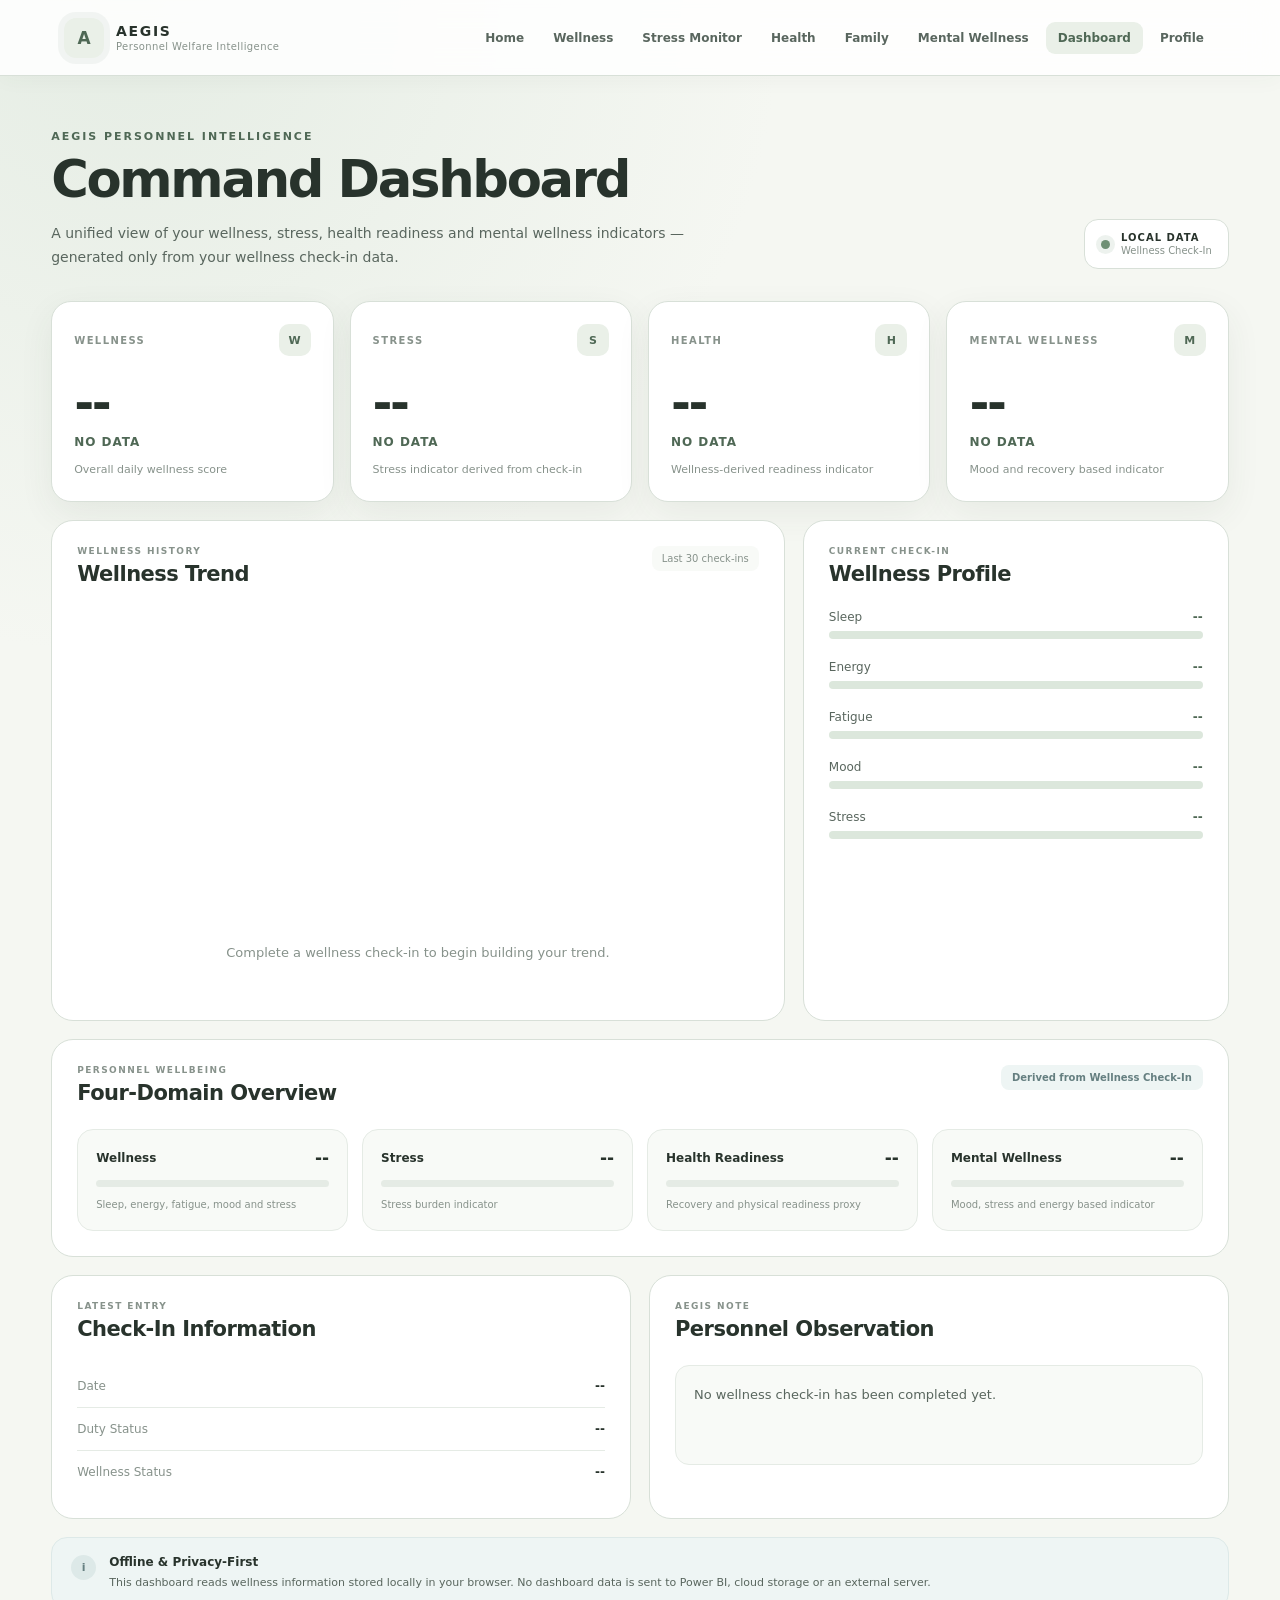
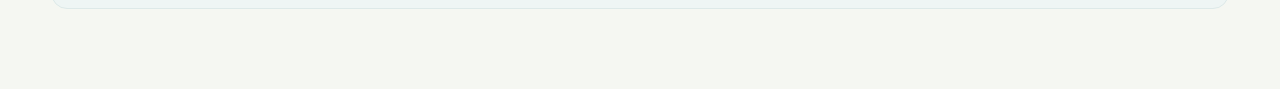
==== dashboard.html @ 4e07eee7 "Add files via upload" ====
<!DOCTYPE html>
<html lang="en">
<head>
    <meta charset="UTF-8">
    <meta name="viewport" content="width=device-width, initial-scale=1.0">

    <title>AEGIS | Command Dashboard</title>

    <link rel="stylesheet" href="theme.css">
    <link rel="stylesheet" href="dashboard.css">
</head>

<body>

<!-- =========================================================
     HEADER
========================================================= -->

<header class="site-header">

    <div class="brand">
        <div class="brand-mark">A</div>

        <div>
            <div class="brand-name">AEGIS</div>
            <div class="brand-subtitle">Personnel Welfare Intelligence</div>
        </div>
    </div>

    <nav class="main-nav">

        <a href="index.html">Home</a>

        <a href="wellness.html">Wellness</a>

        <a href="stress.html">Stress Monitor</a>

        <a href="health.html">Health</a>

        <a href="family.html">Family</a>

        <a href="mental.html">Mental Wellness</a>

        <a href="dashboard.html" class="active">Dashboard</a>

        <a href="profile.html">Profile</a>

    </nav>

</header>


<!-- =========================================================
     PAGE
========================================================= -->

<main class="dashboard-page">

    <!-- PAGE INTRO -->

    <section class="dashboard-intro">

        <div>

            <div class="eyebrow">
                AEGIS PERSONNEL INTELLIGENCE
            </div>

            <h1>
                Command Dashboard
            </h1>

            <p>
                A unified view of your wellness, stress, health readiness
                and mental wellness indicators — generated only from your
                wellness check-in data.
            </p>

        </div>

        <div class="data-source-badge">

            <span class="source-dot"></span>

            <div>
                <strong>LOCAL DATA</strong>
                <small>Wellness Check-In</small>
            </div>

        </div>

    </section>


    <!-- =====================================================
         TOP METRIC CARDS
    ====================================================== -->

    <section class="metric-grid">

        <!-- WELLNESS -->

        <article class="metric-card wellness-card">

            <div class="metric-top">

                <span class="metric-label">
                    WELLNESS
                </span>

                <span class="metric-icon">
                    W
                </span>

            </div>

            <div class="metric-value" id="wellnessScore">
                --
            </div>

            <div class="metric-status" id="wellnessStatus">
                No data
            </div>

            <div class="metric-description">
                Overall daily wellness score
            </div>

        </article>


        <!-- STRESS -->

        <article class="metric-card stress-card">

            <div class="metric-top">

                <span class="metric-label">
                    STRESS
                </span>

                <span class="metric-icon">
                    S
                </span>

            </div>

            <div class="metric-value" id="stressScore">
                --
            </div>

            <div class="metric-status" id="stressStatus">
                No data
            </div>

            <div class="metric-description">
                Stress indicator derived from check-in
            </div>

        </article>


        <!-- HEALTH -->

        <article class="metric-card health-card">

            <div class="metric-top">

                <span class="metric-label">
                    HEALTH
                </span>

                <span class="metric-icon">
                    H
                </span>

            </div>

            <div class="metric-value" id="healthScore">
                --
            </div>

            <div class="metric-status" id="healthStatus">
                No data
            </div>

            <div class="metric-description">
                Wellness-derived readiness indicator
            </div>

        </article>


        <!-- MENTAL -->

        <article class="metric-card mental-card">

            <div class="metric-top">

                <span class="metric-label">
                    MENTAL WELLNESS
                </span>

                <span class="metric-icon">
                    M
                </span>

            </div>

            <div class="metric-value" id="mentalScore">
                --
            </div>

            <div class="metric-status" id="mentalStatus">
                No data
            </div>

            <div class="metric-description">
                Mood and recovery based indicator
            </div>

        </article>

    </section>


    <!-- =====================================================
         MAIN ANALYTICS AREA
    ====================================================== -->

    <section class="analytics-grid">


        <!-- TREND -->

        <article class="dashboard-panel trend-panel">

            <div class="panel-heading">

                <div>

                    <span class="panel-eyebrow">
                        WELLNESS HISTORY
                    </span>

                    <h2>
                        Wellness Trend
                    </h2>

                </div>

                <div class="trend-period">
                    Last 30 check-ins
                </div>

            </div>


            <div class="chart-wrapper">

                <svg
                    id="wellnessChart"
                    viewBox="0 0 900 300"
                    preserveAspectRatio="none"
                    aria-label="Wellness trend chart">
                </svg>

            </div>


            <div
                id="chartEmpty"
                class="chart-empty">
                Complete a wellness check-in to begin building your trend.
            </div>

        </article>


        <!-- CURRENT WELLNESS -->

        <article class="dashboard-panel current-panel">

            <div class="panel-heading">

                <div>

                    <span class="panel-eyebrow">
                        CURRENT CHECK-IN
                    </span>

                    <h2>
                        Wellness Profile
                    </h2>

                </div>

            </div>


            <div class="wellness-bars">

                <div class="bar-item">

                    <div class="bar-heading">

                        <span>Sleep</span>

                        <strong id="sleepValue">
                            --
                        </strong>

                    </div>

                    <div class="progress">
                        <span id="sleepBar"></span>
                    </div>

                </div>


                <div class="bar-item">

                    <div class="bar-heading">

                        <span>Energy</span>

                        <strong id="energyValue">
                            --
                        </strong>

                    </div>

                    <div class="progress">
                        <span id="energyBar"></span>
                    </div>

                </div>


                <div class="bar-item">

                    <div class="bar-heading">

                        <span>Fatigue</span>

                        <strong id="fatigueValue">
                            --
                        </strong>

                    </div>

                    <div class="progress reverse">
                        <span id="fatigueBar"></span>
                    </div>

                </div>


                <div class="bar-item">

                    <div class="bar-heading">

                        <span>Mood</span>

                        <strong id="moodValue">
                            --
                        </strong>

                    </div>

                    <div class="progress">
                        <span id="moodBar"></span>
                    </div>

                </div>


                <div class="bar-item">

                    <div class="bar-heading">

                        <span>Stress</span>

                        <strong id="checkStressValue">
                            --
                        </strong>

                    </div>

                    <div class="progress reverse">
                        <span id="stressBar"></span>
                    </div>

                </div>

            </div>

        </article>

    </section>


    <!-- =====================================================
         FOUR-DOMAIN OVERVIEW
    ====================================================== -->

    <section class="dashboard-panel overview-panel">

        <div class="panel-heading">

            <div>

                <span class="panel-eyebrow">
                    PERSONNEL WELLBEING
                </span>

                <h2>
                    Four-Domain Overview
                </h2>

            </div>

            <span class="derived-label">
                Derived from Wellness Check-In
            </span>

        </div>


        <div class="domain-grid">


            <div class="domain-card">

                <div class="domain-header">

                    <span>
                        Wellness
                    </span>

                    <strong id="overviewWellness">
                        --
                    </strong>

                </div>

                <div class="domain-track">
                    <span id="overviewWellnessBar"></span>
                </div>

                <small>
                    Sleep, energy, fatigue, mood and stress
                </small>

            </div>


            <div class="domain-card">

                <div class="domain-header">

                    <span>
                        Stress
                    </span>

                    <strong id="overviewStress">
                        --
                    </strong>

                </div>

                <div class="domain-track">
                    <span id="overviewStressBar"></span>
                </div>

                <small>
                    Stress burden indicator
                </small>

            </div>


            <div class="domain-card">

                <div class="domain-header">

                    <span>
                        Health Readiness
                    </span>

                    <strong id="overviewHealth">
                        --
                    </strong>

                </div>

                <div class="domain-track">
                    <span id="overviewHealthBar"></span>
                </div>

                <small>
                    Recovery and physical readiness proxy
                </small>

            </div>


            <div class="domain-card">

                <div class="domain-header">

                    <span>
                        Mental Wellness
                    </span>

                    <strong id="overviewMental">
                        --
                    </strong>

                </div>

                <div class="domain-track">
                    <span id="overviewMentalBar"></span>
                </div>

                <small>
                    Mood, stress and energy based indicator
                </small>

            </div>

        </div>

    </section>


    <!-- =====================================================
         LATEST CHECK-IN
    ====================================================== -->

    <section class="bottom-grid">


        <article class="dashboard-panel">

            <div class="panel-heading">

                <div>

                    <span class="panel-eyebrow">
                        LATEST ENTRY
                    </span>

                    <h2>
                        Check-In Information
                    </h2>

                </div>

            </div>


            <div class="info-list">

                <div>
                    <span>Date</span>
                    <strong id="checkDate">--</strong>
                </div>

                <div>
                    <span>Duty Status</span>
                    <strong id="dutyStatus">--</strong>
                </div>

                <div>
                    <span>Wellness Status</span>
                    <strong id="latestStatus">--</strong>
                </div>

            </div>

        </article>


        <article class="dashboard-panel">

            <div class="panel-heading">

                <div>

                    <span class="panel-eyebrow">
                        AEGIS NOTE
                    </span>

                    <h2>
                        Personnel Observation
                    </h2>

                </div>

            </div>


            <div class="observation-box">

                <p id="latestNote">
                    No observation was added during the latest check-in.
                </p>

            </div>

        </article>


    </section>


    <!-- =====================================================
         DATA NOTICE
    ====================================================== -->

    <section class="dashboard-notice">

        <div class="notice-icon">
            i
        </div>

        <div>

            <strong>
                Offline & Privacy-First
            </strong>

            <p>
                This dashboard reads wellness information stored locally
                in your browser. No dashboard data is sent to Power BI,
                cloud storage or an external server.
            </p>

        </div>

    </section>


</main>


<script src="dashboard.js"></script>

</body>
</html>
---- theme.css ----
/* ============================================================
   AEGIS — GLOBAL VISUAL THEME
   Relaxing / Premium / Wellness
   Warm Ivory + Sage + Mist Blue
   ============================================================ */


/* ------------------------------------------------------------
   MASTER COLORS
   ------------------------------------------------------------ */

:root {

    /* Main surfaces */
    --aegis-bg: #F5F7F2;
    --aegis-bg-soft: #EDF2EC;
    --aegis-surface: #FFFFFF;
    --aegis-surface-soft: #F8FAF7;

    /* Sage */
    --aegis-sage: #78927A;
    --aegis-sage-dark: #4F6855;
    --aegis-sage-light: #DCE7DC;
    --aegis-sage-pale: #EAF0E8;

    /* Mist blue */
    --aegis-blue: #AFC4C4;
    --aegis-blue-dark: #657F80;
    --aegis-blue-light: #DDE9E8;
    --aegis-blue-pale: #EEF5F4;

    /* Text */
    --aegis-text: #28332C;
    --aegis-text-soft: #59665E;
    --aegis-text-muted: #87928B;

    /* Borders */
    --aegis-border: #D8E0D8;
    --aegis-border-soft: #E5EBE5;

    /* Status */
    --aegis-success: #6F9075;
    --aegis-warning: #B69A68;
    --aegis-attention: #B98273;

    /* Shadows */
    --aegis-shadow:
        0 12px 35px rgba(56, 72, 61, 0.07);

    --aegis-shadow-large:
        0 25px 70px rgba(56, 72, 61, 0.10);
}


/* ------------------------------------------------------------
   GLOBAL BODY
   ------------------------------------------------------------ */

html {
    background: var(--aegis-bg) !important;
}

body {
    background:
        radial-gradient(
            circle at 10% 0%,
            rgba(220, 231, 220, 0.65),
            transparent 32%
        ) !important;

    background-color:
        var(--aegis-bg) !important;

    color:
        var(--aegis-text) !important;
}


/* ------------------------------------------------------------
   REMOVE HARSH DARK BACKGROUNDS
   ------------------------------------------------------------ */

main,
section,
article {
    color: var(--aegis-text);
}


/* ------------------------------------------------------------
   NAVIGATION / HEADER
   ------------------------------------------------------------ */

.navbar,
header {
    background:
        rgba(255, 255, 255, 0.86) !important;

    border-color:
        var(--aegis-border) !important;

    box-shadow:
        0 4px 20px rgba(56, 72, 61, 0.035);
}


/* ------------------------------------------------------------
   BRAND
   ------------------------------------------------------------ */

.brand-name,
.brand-title,
.logo-title {
    color:
        var(--aegis-text) !important;
}

.brand-subtitle,
.logo-subtitle {
    color:
        var(--aegis-text-muted) !important;
}

.brand-mark,
.logo-mark {
    color:
        var(--aegis-sage-dark) !important;

    background:
        var(--aegis-sage-pale) !important;

    border-color:
        var(--aegis-sage) !important;

    box-shadow:
        0 0 0 6px rgba(120, 146, 122, 0.08) !important;
}


/* ------------------------------------------------------------
   STATUS
   ------------------------------------------------------------ */

.system-status,
.status-text,
.status-label {
    color:
        var(--aegis-text-muted) !important;
}

.status-dot {
    background:
        var(--aegis-success) !important;

    box-shadow:
        0 0 0 5px rgba(111, 144, 117, 0.12) !important;
}


/* ------------------------------------------------------------
   EYEBROWS / LABELS
   ------------------------------------------------------------ */

.eyebrow,
.kicker,
.section-label,
.module-label {
    color:
        var(--aegis-sage-dark) !important;
}


/* ------------------------------------------------------------
   MAIN HEADINGS
   ------------------------------------------------------------ */

h1,
h2,
h3,
h4,
h5,
h6 {
    color:
        var(--aegis-text) !important;
}

h1 span,
h2 span,
.hero h1 span,
.section-heading h2 span {
    color:
        var(--aegis-sage-dark) !important;
}


/* ------------------------------------------------------------
   NORMAL TEXT
   ------------------------------------------------------------ */

p,
.description,
.hero-description {
    color:
        var(--aegis-text-soft) !important;
}


/* ------------------------------------------------------------
   BUTTONS
   ------------------------------------------------------------ */

.primary-btn,
.primary-button,
.btn-primary {
    color: #FFFFFF !important;

    background:
        linear-gradient(
            135deg,
            var(--aegis-sage-dark),
            var(--aegis-sage)
        ) !important;

    border-color:
        var(--aegis-sage-dark) !important;

    box-shadow:
        0 10px 25px rgba(79, 104, 85, 0.16) !important;
}

.primary-btn:hover,
.primary-button:hover,
.btn-primary:hover {
    background:
        var(--aegis-sage-dark) !important;
}


.secondary-btn,
.secondary-button,
.btn-secondary {
    color:
        var(--aegis-sage-dark) !important;

    background:
        var(--aegis-surface) !important;

    border-color:
        var(--aegis-border) !important;
}

.secondary-btn:hover,
.secondary-button:hover,
.btn-secondary:hover {
    background:
        var(--aegis-sage-pale) !important;

    border-color:
        var(--aegis-sage) !important;
}


/* ------------------------------------------------------------
   SECURITY / INFO STRIPS
   ------------------------------------------------------------ */

.security-line,
.system-bar,
.status-bar,
.info-bar {
    color:
        var(--aegis-text-muted) !important;

    border-color:
        var(--aegis-border) !important;
}


/* ------------------------------------------------------------
   CARDS
   ------------------------------------------------------------ */

.card,
.panel,
.module-card,
.metric-card,
.stat-card,
.result-card,
.info-card,
.wellness-card,
.health-card,
.family-card,
.mental-card,
.support-card,
.screening-card {
    color:
        var(--aegis-text) !important;

    background:
        rgba(255, 255, 255, 0.90) !important;

    border-color:
        var(--aegis-border) !important;

    box-shadow:
        var(--aegis-shadow) !important;
}


/* ------------------------------------------------------------
   CARD HOVER
   ------------------------------------------------------------ */

.card:hover,
.panel:hover,
.module-card:hover,
.metric-card:hover,
.stat-card:hover,
.info-card:hover {
    border-color:
        rgba(120, 146, 122, 0.45) !important;

    box-shadow:
        var(--aegis-shadow-large) !important;
}


/* ------------------------------------------------------------
   MODULE NUMBERS
   ------------------------------------------------------------ */

.module-number,
.number,
.card-number {
    color:
        var(--aegis-sage-dark) !important;
}


/* ------------------------------------------------------------
   ICON BOXES
   ------------------------------------------------------------ */

.module-icon,
.icon-box,
.icon,
.feature-icon {
    color:
        var(--aegis-sage-dark) !important;

    background:
        var(--aegis-sage-pale) !important;

    border-color:
        rgba(120, 146, 122, 0.25) !important;
}


/* ------------------------------------------------------------
   ARROWS / ACCENT ICONS
   ------------------------------------------------------------ */

.module-arrow,
.arrow,
.accent,
.gold,
.highlight {
    color:
        var(--aegis-sage-dark) !important;
}


/* ------------------------------------------------------------
   FORMS
   ------------------------------------------------------------ */

input,
textarea,
select {
    color:
        var(--aegis-text) !important;

    background:
        #FFFFFF !important;

    border-color:
        var(--aegis-border) !important;
}

input::placeholder,
textarea::placeholder {
    color:
        var(--aegis-text-muted) !important;
}

input:focus,
textarea:focus,
select:focus {
    border-color:
        var(--aegis-sage) !important;

    outline:
        3px solid
        rgba(120, 146, 122, 0.12) !important;
}


/* ------------------------------------------------------------
   RANGE SLIDERS
   ------------------------------------------------------------ */

input[type="range"] {
    accent-color:
        var(--aegis-sage) !important;
}


/* ------------------------------------------------------------
   CHECKBOX / RADIO
   ------------------------------------------------------------ */

input[type="checkbox"],
input[type="radio"] {
    accent-color:
        var(--aegis-sage) !important;
}


/* ------------------------------------------------------------
   TABS / FILTERS
   ------------------------------------------------------------ */

.tab,
.filter,
.option,
.choice {
    color:
        var(--aegis-text-soft) !important;

    background:
        var(--aegis-surface) !important;

    border-color:
        var(--aegis-border) !important;
}

.tab.active,
.filter.active,
.option.active,
.choice.active,
.selected {
    color:
        var(--aegis-sage-dark) !important;

    background:
        var(--aegis-sage-pale) !important;

    border-color:
        var(--aegis-sage) !important;
}


/* ------------------------------------------------------------
   STATUS COLORS
   ------------------------------------------------------------ */

.status-good,
.good,
.stable,
.ready,
.low {
    color:
        var(--aegis-success) !important;
}

.status-warning,
.warning,
.moderate,
.monitor {
    color:
        var(--aegis-warning) !important;
}

.status-danger,
.danger,
.elevated,
.attention {
    color:
        var(--aegis-attention) !important;
}


/* ------------------------------------------------------------
   PROGRESS / METERS
   ------------------------------------------------------------ */

.progress,
.progress-bar,
.meter {
    background:
        var(--aegis-sage-light) !important;
}

.progress-fill,
.meter-fill {
    background:
        var(--aegis-sage) !important;
}


/* ------------------------------------------------------------
   HEALTH / WELLNESS HIGHLIGHTS
   ------------------------------------------------------------ */

.health-highlight,
.wellness-highlight,
.recovery-highlight {
    background:
        var(--aegis-blue-pale) !important;

    border-color:
        rgba(111, 144, 145, 0.20) !important;
}

.health-highlight strong,
.wellness-highlight strong,
.recovery-highlight strong {
    color:
        var(--aegis-blue-dark) !important;
}


/* ------------------------------------------------------------
   MODALS
   ------------------------------------------------------------ */

.modal-overlay {
    background:
        rgba(39, 50, 43, 0.26) !important;
}

.modal {
    color:
        var(--aegis-text) !important;

    background:
        linear-gradient(
            145deg,
            #FFFFFF,
            #F5F8F4
        ) !important;

    border-color:
        var(--aegis-border) !important;

    box-shadow:
        var(--aegis-shadow-large) !important;
}

.close-btn {
    color:
        var(--aegis-text-soft) !important;

    background:
        #FFFFFF !important;

    border-color:
        var(--aegis-border) !important;
}

.close-btn:hover {
    color:
        var(--aegis-sage-dark) !important;

    background:
        var(--aegis-sage-pale) !important;

    border-color:
        var(--aegis-sage) !important;
}


/* ------------------------------------------------------------
   BRIEF / INFORMATION BOXES
   ------------------------------------------------------------ */

.brief-grid > div,
.info-box,
.privacy-box,
.notice-box {
    background:
        var(--aegis-surface-soft) !important;

    border-color:
        var(--aegis-border) !important;
}

.brief-grid strong {
    color:
        var(--aegis-sage-dark) !important;
}


/* ------------------------------------------------------------
   TABLES
   ------------------------------------------------------------ */

table {
    color:
        var(--aegis-text) !important;
}

th {
    color:
        var(--aegis-sage-dark) !important;

    background:
        var(--aegis-sage-pale) !important;
}

td {
    border-color:
        var(--aegis-border) !important;
}


/* ------------------------------------------------------------
   FOOTER
   ------------------------------------------------------------ */

footer {
    color:
        var(--aegis-text-muted) !important;

    background:
        rgba(255, 255, 255, 0.80) !important;

    border-color:
        var(--aegis-border) !important;
}

footer div:first-child {
    color:
        var(--aegis-text) !important;
}


/* ------------------------------------------------------------
   RADAR / DECORATIVE ELEMENTS
   ------------------------------------------------------------ */

.radar-ring {
    border-color:
        rgba(120, 146, 122, 0.25) !important;
}

.radar-cross {
    background:
        rgba(120, 146, 122, 0.16) !important;
}

.radar-center {
    background:
        rgba(255, 255, 255, 0.85) !important;

    border-color:
        rgba(120, 146, 122, 0.35) !important;
}

.center-dot,
.radar-point {
    background:
        var(--aegis-sage-dark) !important;
}

.visual-label {
    color:
        var(--aegis-text-muted) !important;
}


/* ------------------------------------------------------------
   BACKGROUND GRID
   ------------------------------------------------------------ */

.grid {
    opacity: 0.20 !important;

    background-image:
        linear-gradient(
            rgba(120, 146, 122, 0.055) 1px,
            transparent 1px
        ),
        linear-gradient(
            90deg,
            rgba(120, 146, 122, 0.055) 1px,
            transparent 1px
        ) !important;
}

.noise {
    opacity: 0.08 !important;
}


/* ------------------------------------------------------------
   FAMILY PAGE — UI ONLY
   Do NOT recolor SVG avatar artwork.
   ------------------------------------------------------------ */

.family-profile,
.family-selector,
.family-chat,
.chat-container,
.family-panel,
.avatar-panel {
    background:
        rgba(255, 255, 255, 0.92) !important;

    border-color:
        var(--aegis-border) !important;

    box-shadow:
        var(--aegis-shadow) !important;
}

.family-name,
.profile-name {
    color:
        var(--aegis-text) !important;
}

.family-role,
.profile-role {
    color:
        var(--aegis-text-muted) !important;
}


/* ------------------------------------------------------------
   CHAT
   ------------------------------------------------------------ */

.chat-message,
.message {
    color:
        var(--aegis-text-soft) !important;

    background:
        var(--aegis-surface-soft) !important;

    border-color:
        var(--aegis-border) !important;
}

.chat-message.user,
.message.user {
    color:
        #FFFFFF !important;

    background:
        var(--aegis-sage-dark) !important;

    border-color:
        var(--aegis-sage-dark) !important;
}


/* ------------------------------------------------------------
   JOURNAL
   ------------------------------------------------------------ */

.journal,
.journal-card,
.journal-entry {
    background:
        #FFFFFF !important;

    border-color:
        var(--aegis-border) !important;
}


/* ------------------------------------------------------------
   WELLNESS / MENTAL WELLNESS
   ------------------------------------------------------------ */

.breathing-card,
.journal-card,
.mood-card,
.support-card {
    background:
        rgba(255, 255, 255, 0.92) !important;

    border-color:
        var(--aegis-border) !important;
}


/* ------------------------------------------------------------
   BREATHING CIRCLE
   ------------------------------------------------------------ */

.breath-circle,
.breathing-circle {
    background:
        radial-gradient(
            circle,
            var(--aegis-blue-light),
            var(--aegis-sage-pale)
        ) !important;

    border-color:
        var(--aegis-sage) !important;
}


/* ------------------------------------------------------------
   SELECTION / FOCUS
   ------------------------------------------------------------ */

button:focus-visible,
input:focus-visible,
textarea:focus-visible,
select:focus-visible {
    outline:
        2px solid
        var(--aegis-sage) !important;

    outline-offset:
        3px;
}


/* ------------------------------------------------------------
   SCROLLBAR
   ------------------------------------------------------------ */

::-webkit-scrollbar {
    width: 9px;
}

::-webkit-scrollbar-track {
    background:
        var(--aegis-bg);
}

::-webkit-scrollbar-thumb {
    background:
        #C7D2C7;

    border-radius:
        20px;
}

::-webkit-scrollbar-thumb:hover {
    background:
        var(--aegis-sage);
}


/* ------------------------------------------------------------
   MOBILE
   ------------------------------------------------------------ */

@media (max-width: 700px) {

    body {
        background:
            var(--aegis-bg) !important;
    }

}


/* ------------------------------------------------------------
   PAGE-LOCAL TOKEN BRIDGE
   ------------------------------------------------------------ */

:root {
    --bg: var(--aegis-bg);
    --bg-soft: var(--aegis-bg-soft);
    --white: var(--aegis-surface);
    --panel: var(--aegis-surface);
    --panel-2: var(--aegis-surface-soft);
    --panel2: var(--aegis-surface-soft);
    --line: var(--aegis-border);
    --line2: var(--aegis-border-soft);
    --border: var(--aegis-border);
    --border-strong: var(--aegis-sage);
    --accent: var(--aegis-sage);
    --accent2: var(--aegis-sage-dark);
    --accent-soft: var(--aegis-sage-pale);
    --gold: var(--aegis-sage);
    --danger: var(--aegis-attention);
    --warning: var(--aegis-warning);
    --good: var(--aegis-success);
    --text: var(--aegis-text);
    --text-soft: var(--aegis-text-soft);
    --muted: var(--aegis-text-muted);
    --soft: var(--aegis-text-soft);
}

body,
.page,
.main,
.monitor-page,
.wellness-page {
    background-color: var(--aegis-bg) !important;
    color: var(--aegis-text) !important;
}

.navbar,
.header {
    background: rgba(255, 255, 255, 0.9) !important;
    border-color: var(--aegis-border) !important;
}

.module-nav {
    display: flex;
    align-items: center;
    gap: 14px;
    flex-wrap: wrap;
    justify-content: center;
}

.module-nav a {
    color: var(--aegis-text-muted) !important;
    font-family: "DM Mono", monospace;
    font-size: 9px;
    letter-spacing: 0.08em;
    text-decoration: none;
    transition: color 0.2s ease;
}

.module-nav a:hover,
.module-nav a:focus-visible {
    color: var(--aegis-sage-dark) !important;
}

.navbar a,
.header a,
.brand-name,
.brand-sub,
.header-status,
.nav-status,
.status-value,
.question-text,
.factor-name,
.message,
.card-title,
.page-title,
.hero h1,
.title,
.section-title {
    color: var(--aegis-text) !important;
}

.brand-subtitle,
.brand-sub,
.header-status,
.nav-status,
.page-description,
.hero-description,
.section-description,
.status-label,
.monitor-note,
.private-tag,
.person-role,
.privacy-description,
.alert-text span,
.factor-name {
    color: var(--aegis-text-muted) !important;
}

.panel,
.card,
.wellness-card,
.screening-card,
.metric-card,
.signal-card,
.mood-panel,
.conversation,
.expression-panel,
.security-panel,
.wearable,
.monitor-status,
.wellness-status-bar,
.system-bar,
.member-selector,
.custom-panel {
    background: var(--aegis-surface) !important;
    border-color: var(--aegis-border) !important;
    color: var(--aegis-text) !important;
}

.member,
.message.them,
.chat-input,
.duty-select,
.wellness-notes,
input,
textarea,
select {
    background: var(--aegis-surface-soft) !important;
    color: var(--aegis-text) !important;
    border-color: var(--aegis-border) !important;
}

.message.user,
.chat-message.user {
    background: var(--aegis-sage-dark) !important;
    color: #FFFFFF !important;
}

.primary-btn,
.primary-button,
.btn-primary,
.submit-btn,
.connect-btn,
.save-avatar {
    background: var(--aegis-sage) !important;
    border-color: var(--aegis-sage-dark) !important;
    color: #FFFFFF !important;
}

.secondary-btn,
.secondary-button,
.btn-secondary,
.expression,
.option {
    background: var(--aegis-surface) !important;
    border-color: var(--aegis-border) !important;
    color: var(--aegis-sage-dark) !important;
}

.active,
.selected,
.expression.active,
.option.active,
.member.active {
    background: var(--aegis-sage-pale) !important;
    border-color: var(--aegis-sage) !important;
    color: var(--aegis-sage-dark) !important;
}

.factor-bar,
.progress,
.meter {
    background: var(--aegis-sage-light) !important;
}

.factor-fill,
.progress-fill,
.meter-fill,
input[type="range"]::-webkit-slider-thumb,
input[type="range"]::-moz-range-thumb {
    background: var(--aegis-sage) !important;
}

.alert-icon,
.status-dot,
.live::before {
    background: var(--aegis-success) !important;
}

.warning,
.moderate,
.monitor {
    color: var(--aegis-warning) !important;
}

.danger,
.elevated,
.attention,
.concerned {
    color: var(--aegis-attention) !important;
}

.privacy-box,
.notice-box,
.monitor-note,
.security-panel {
    background: var(--aegis-blue-pale) !important;
    border-color: var(--aegis-blue-light) !important;
}

.back-home,
.page-eyebrow,
.eyebrow,
.question-number,
.question-value,
.card-code,
.section-label,
.system-value,
.security-tag,
.privacy-tag {
    color: var(--aegis-sage-dark) !important;
}

.page-title span,
.hero h1 span,
.title span {
    color: var(--aegis-sage-dark) !important;
    -webkit-text-stroke: 0 !important;
}

.readiness-center,
.readiness-orbit,
.breath-circle,
.breathing-circle {
    background: var(--aegis-blue-pale) !important;
    border-color: var(--aegis-sage) !important;
}
---- dashboard.css ----
/* =========================================================
   AEGIS DASHBOARD
========================================================= */

* {
    box-sizing: border-box;
}

body {
    margin: 0;
    background: var(--aegis-bg, #F5F7F2);
    color: var(--aegis-text, #28332C);
    font-family:
        Inter,
        ui-sans-serif,
        system-ui,
        -apple-system,
        BlinkMacSystemFont,
        "Segoe UI",
        sans-serif;
}


/* =========================================================
   HEADER
========================================================= */

.site-header {
    position: sticky;
    top: 0;
    z-index: 100;

    min-height: 76px;

    display: flex;
    align-items: center;
    justify-content: space-between;

    padding: 0 5vw;

    background: rgba(255,255,255,.92);
    border-bottom: 1px solid var(--aegis-border, #D8E0D8);

    backdrop-filter: blur(16px);
}

.brand {
    display: flex;
    align-items: center;
    gap: 12px;
}

.brand-mark {
    width: 40px;
    height: 40px;

    display: grid;
    place-items: center;

    border-radius: 12px;

    background: var(--aegis-sage, #78927A);
    color: white;

    font-weight: 800;
    font-size: 17px;
}

.brand-name {
    font-weight: 800;
    letter-spacing: .12em;
    font-size: 14px;
}

.brand-subtitle {
    margin-top: 2px;

    color: var(--aegis-text-muted, #87928B);

    font-size: 10px;
    letter-spacing: .04em;
}

.main-nav {
    display: flex;
    align-items: center;
    gap: 5px;
}

.main-nav a {
    color: var(--aegis-text-soft, #59665E);

    text-decoration: none;

    padding: 9px 12px;

    border-radius: 9px;

    font-size: 12px;
    font-weight: 600;

    transition: .2s ease;
}

.main-nav a:hover {
    background: var(--aegis-sage-pale, #EAF0E8);
}

.main-nav a.active {
    background: var(--aegis-sage-light, #DCE7DC);
    color: var(--aegis-sage-dark, #4F6855);
}


/* =========================================================
   PAGE
========================================================= */

.dashboard-page {
    width: min(1400px, 92%);
    margin: 0 auto;

    padding: 54px 0 80px;
}


/* =========================================================
   INTRO
========================================================= */

.dashboard-intro {
    display: flex;
    align-items: flex-end;
    justify-content: space-between;

    gap: 30px;

    margin-bottom: 32px;
}

.eyebrow {
    margin-bottom: 10px;

    color: var(--aegis-sage-dark, #4F6855);

    font-size: 11px;
    font-weight: 800;

    letter-spacing: .18em;
}

.dashboard-intro h1 {
    margin: 0;

    font-size: clamp(34px, 4vw, 56px);

    letter-spacing: -.045em;
    line-height: 1.05;
}

.dashboard-intro p {
    max-width: 700px;

    margin: 15px 0 0;

    color: var(--aegis-text-soft, #59665E);

    line-height: 1.7;
    font-size: 14px;
}

.data-source-badge {
    display: flex;
    align-items: center;
    gap: 11px;

    padding: 12px 16px;

    background: var(--aegis-surface, #FFFFFF);

    border: 1px solid var(--aegis-border, #D8E0D8);

    border-radius: 14px;

    white-space: nowrap;
}

.source-dot {
    width: 9px;
    height: 9px;

    border-radius: 50%;

    background: var(--aegis-success, #6F9075);

    box-shadow: 0 0 0 5px rgba(111,144,117,.12);
}

.data-source-badge strong {
    display: block;

    font-size: 10px;
    letter-spacing: .1em;
}

.data-source-badge small {
    display: block;

    margin-top: 2px;

    color: var(--aegis-text-muted, #87928B);

    font-size: 10px;
}


/* =========================================================
   METRIC CARDS
========================================================= */

.metric-grid {
    display: grid;

    grid-template-columns:
        repeat(4, minmax(0, 1fr));

    gap: 16px;

    margin-bottom: 18px;
}

.metric-card {
    min-height: 190px;

    padding: 22px;

    background: var(--aegis-surface, #FFFFFF);

    border: 1px solid var(--aegis-border, #D8E0D8);

    border-radius: 20px;

    transition:
        transform .2s ease,
        box-shadow .2s ease;
}

.metric-card:hover {
    transform: translateY(-3px);

    box-shadow:
        0 15px 40px rgba(55,75,60,.07);
}

.metric-top {
    display: flex;
    align-items: center;
    justify-content: space-between;
}

.metric-label {
    color: var(--aegis-text-muted, #87928B);

    font-size: 10px;
    font-weight: 800;

    letter-spacing: .14em;
}

.metric-icon {
    width: 32px;
    height: 32px;

    display: grid;
    place-items: center;

    border-radius: 10px;

    background: var(--aegis-sage-pale, #EAF0E8);

    color: var(--aegis-sage-dark, #4F6855);

    font-size: 11px;
    font-weight: 800;
}

.metric-value {
    margin-top: 22px;

    font-size: 48px;

    line-height: 1;

    letter-spacing: -.05em;

    font-weight: 700;
}

.metric-status {
    margin-top: 9px;

    color: var(--aegis-sage-dark, #4F6855);

    font-size: 12px;
    font-weight: 800;

    letter-spacing: .08em;
}

.metric-description {
    margin-top: 13px;

    color: var(--aegis-text-muted, #87928B);

    font-size: 11px;
    line-height: 1.5;
}


/* =========================================================
   PANELS
========================================================= */

.analytics-grid {
    display: grid;

    grid-template-columns:
        minmax(0, 1.55fr)
        minmax(330px, .9fr);

    gap: 18px;

    margin-top: 18px;
}

.dashboard-panel {
    background: var(--aegis-surface, #FFFFFF);

    border: 1px solid var(--aegis-border, #D8E0D8);

    border-radius: 22px;

    padding: 25px;
}

.panel-heading {
    display: flex;
    align-items: flex-start;
    justify-content: space-between;

    gap: 20px;

    margin-bottom: 24px;
}

.panel-eyebrow {
    display: block;

    color: var(--aegis-text-muted, #87928B);

    font-size: 9px;
    font-weight: 800;

    letter-spacing: .16em;
}

.panel-heading h2 {
    margin: 6px 0 0;

    font-size: 21px;

    letter-spacing: -.025em;
}

.trend-period {
    padding: 7px 10px;

    border-radius: 8px;

    background: var(--aegis-surface-soft, #F8FAF7);

    color: var(--aegis-text-muted, #87928B);

    font-size: 10px;
}


/* =========================================================
   CHART
========================================================= */

.chart-wrapper {
    height: 300px;

    width: 100%;
}

#wellnessChart {
    width: 100%;
    height: 100%;

    overflow: visible;
}

.chart-empty {
    display: none;

    padding: 35px;

    text-align: center;

    color: var(--aegis-text-muted, #87928B);

    font-size: 13px;
}


/* =========================================================
   WELLNESS BARS
========================================================= */

.wellness-bars {
    display: flex;
    flex-direction: column;

    gap: 21px;
}

.bar-heading {
    display: flex;
    justify-content: space-between;

    margin-bottom: 7px;

    font-size: 12px;
}

.bar-heading span {
    color: var(--aegis-text-soft, #59665E);
}

.bar-heading strong {
    color: var(--aegis-sage-dark, #4F6855);
}

.progress {
    height: 8px;

    overflow: hidden;

    background: var(--aegis-sage-pale, #EAF0E8);

    border-radius: 99px;
}

.progress span {
    display: block;

    height: 100%;

    width: 0%;

    border-radius: inherit;

    background: var(--aegis-sage, #78927A);

    transition: width .5s ease;
}

.progress.reverse span {
    background: var(--aegis-blue, #AFC4C4);
}


/* =========================================================
   OVERVIEW
========================================================= */

.overview-panel {
    margin-top: 18px;
}

.derived-label {
    padding: 7px 11px;

    background: var(--aegis-blue-pale, #EEF5F4);

    color: var(--aegis-blue-dark, #657F80);

    border-radius: 8px;

    font-size: 10px;
    font-weight: 700;
}

.domain-grid {
    display: grid;

    grid-template-columns:
        repeat(4, minmax(0, 1fr));

    gap: 14px;
}

.domain-card {
    padding: 18px;

    background: var(--aegis-surface-soft, #F8FAF7);

    border: 1px solid var(--aegis-border-soft, #E5EBE5);

    border-radius: 16px;
}

.domain-header {
    display: flex;
    justify-content: space-between;

    align-items: center;

    margin-bottom: 12px;

    font-size: 12px;
    font-weight: 700;
}

.domain-header strong {
    font-size: 17px;
}

.domain-track {
    height: 7px;

    overflow: hidden;

    border-radius: 99px;

    background: var(--aegis-border-soft, #E5EBE5);
}

.domain-track span {
    display: block;

    width: 0%;

    height: 100%;

    border-radius: inherit;

    background: var(--aegis-sage, #78927A);

    transition: width .5s ease;
}

.domain-card small {
    display: block;

    margin-top: 10px;

    color: var(--aegis-text-muted, #87928B);

    line-height: 1.5;

    font-size: 10px;
}


/* =========================================================
   BOTTOM
========================================================= */

.bottom-grid {
    display: grid;

    grid-template-columns:
        1fr 1fr;

    gap: 18px;

    margin-top: 18px;
}

.info-list {
    display: flex;
    flex-direction: column;

    gap: 0;
}

.info-list > div {
    display: flex;
    justify-content: space-between;

    padding: 14px 0;

    border-bottom: 1px solid var(--aegis-border-soft, #E5EBE5);
}

.info-list > div:last-child {
    border-bottom: none;
}

.info-list span {
    color: var(--aegis-text-muted, #87928B);

    font-size: 12px;
}

.info-list strong {
    font-size: 12px;
}


.observation-box {
    padding: 18px;

    min-height: 100px;

    border-radius: 14px;

    background: var(--aegis-surface-soft, #F8FAF7);

    border: 1px solid var(--aegis-border-soft, #E5EBE5);
}

.observation-box p {
    margin: 0;

    color: var(--aegis-text-soft, #59665E);

    font-size: 13px;

    line-height: 1.7;
}


/* =========================================================
   NOTICE
========================================================= */

.dashboard-notice {
    display: flex;
    align-items: flex-start;

    gap: 13px;

    margin-top: 18px;

    padding: 17px 19px;

    background: var(--aegis-blue-pale, #EEF5F4);

    border: 1px solid var(--aegis-blue-light, #DDE9E8);

    border-radius: 16px;
}

.notice-icon {
    width: 25px;
    height: 25px;

    flex: 0 0 auto;

    display: grid;
    place-items: center;

    border-radius: 50%;

    background: var(--aegis-blue-light, #DDE9E8);

    color: var(--aegis-blue-dark, #657F80);

    font-size: 11px;
    font-weight: 800;
}

.dashboard-notice strong {
    display: block;

    font-size: 12px;
}

.dashboard-notice p {
    margin: 5px 0 0;

    color: var(--aegis-text-soft, #59665E);

    font-size: 11px;

    line-height: 1.6;
}


/* =========================================================
   RESPONSIVE
========================================================= */

@media (max-width: 1100px) {

    .main-nav {
        display: none;
    }

    .metric-grid {
        grid-template-columns:
            repeat(2, minmax(0, 1fr));
    }

    .domain-grid {
        grid-template-columns:
            repeat(2, minmax(0, 1fr));
    }

    .analytics-grid {
        grid-template-columns: 1fr;
    }
}


@media (max-width: 700px) {

    .dashboard-page {
        width: 94%;
        padding-top: 35px;
    }

    .dashboard-intro {
        flex-direction: column;
        align-items: flex-start;
    }

    .data-source-badge {
        width: 100%;
    }

    .metric-grid {
        grid-template-columns: 1fr;
    }

    .domain-grid {
        grid-template-columns: 1fr;
    }

    .bottom-grid {
        grid-template-columns: 1fr;
    }

    .dashboard-panel {
        padding: 19px;
    }

    .chart-wrapper {
        height: 230px;
    }
}
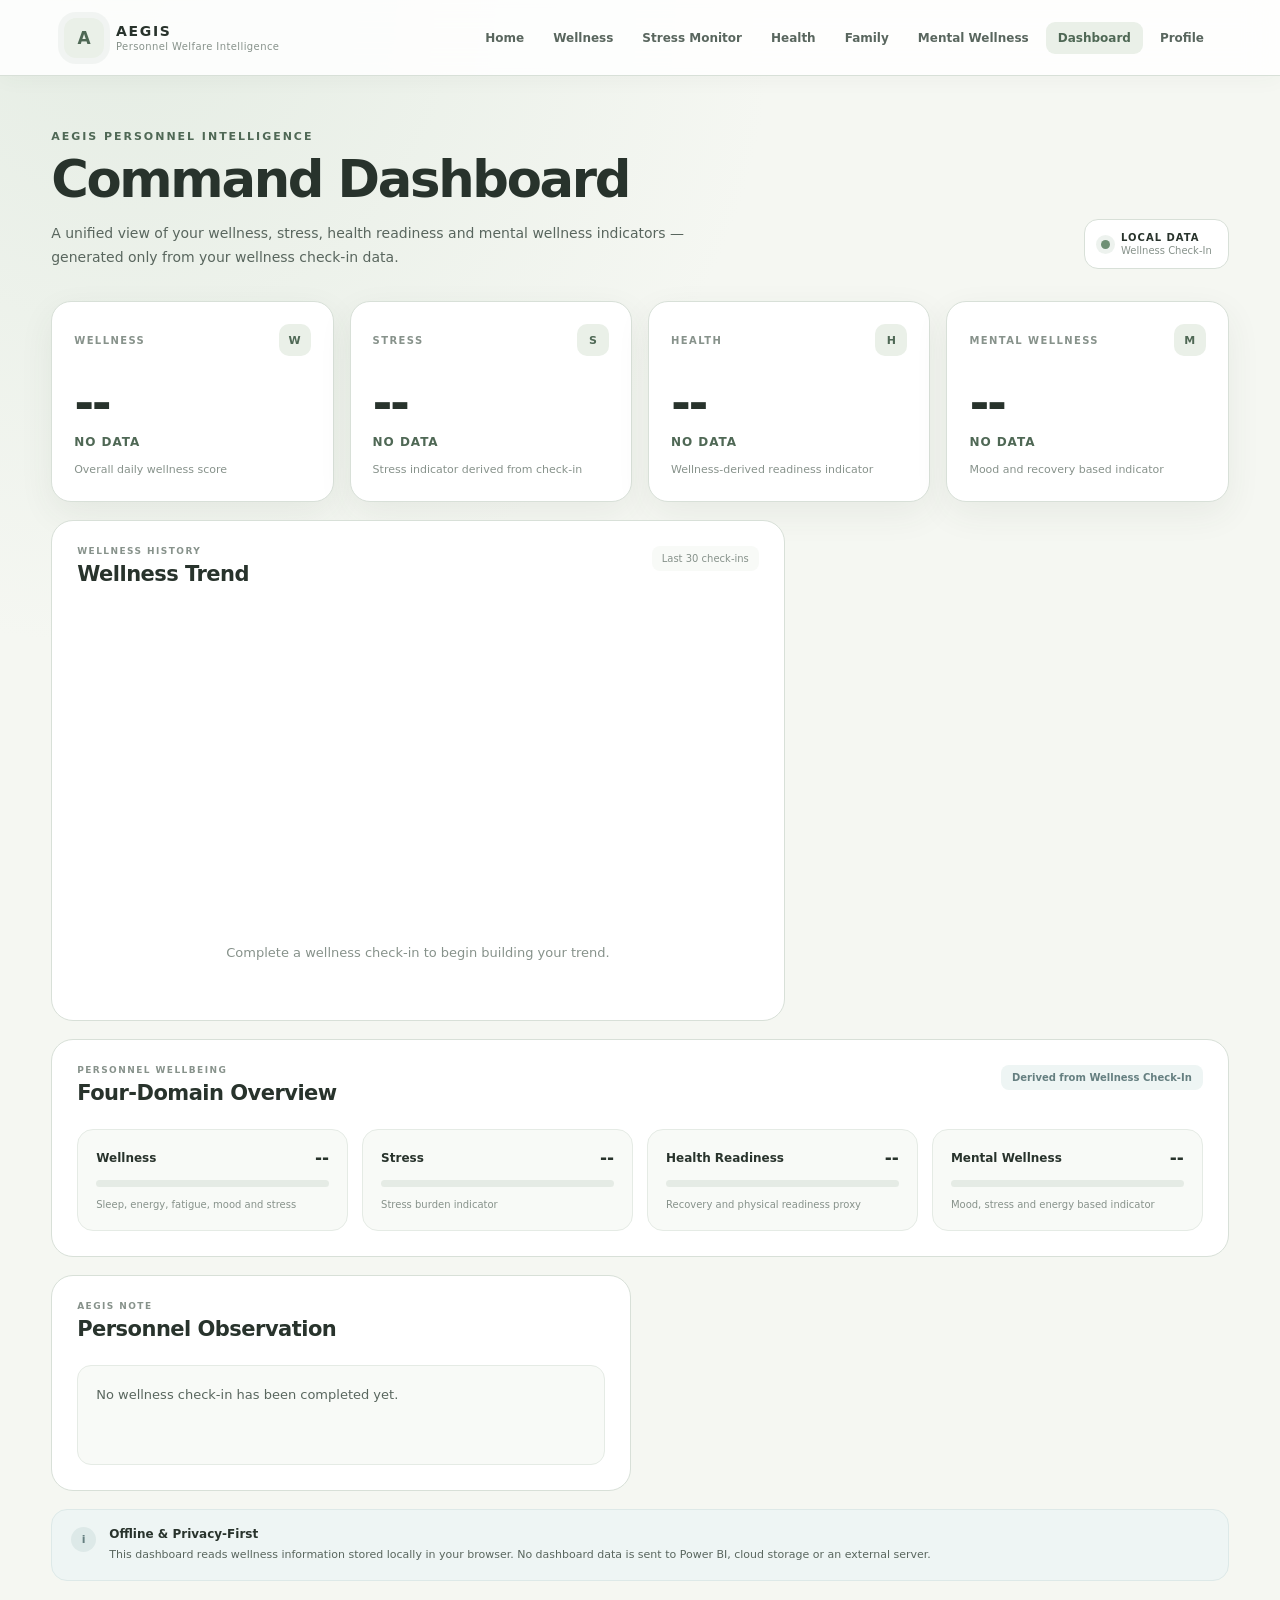
==== commit caa327aa: "Add files via upload" ====
--- a/dashboard.html
+++ b/dashboard.html
@@ -279,7 +279,7 @@
 
         <!-- CURRENT WELLNESS -->
 
-        <article class="dashboard-panel current-panel">
+        <article class="dashboard-panel current-panel" hidden>
 
             <div class="panel-heading">
 
@@ -542,7 +542,7 @@
     <section class="bottom-grid">
 
 
-        <article class="dashboard-panel">
+        <article class="dashboard-panel" hidden>
 
             <div class="panel-heading">
 
